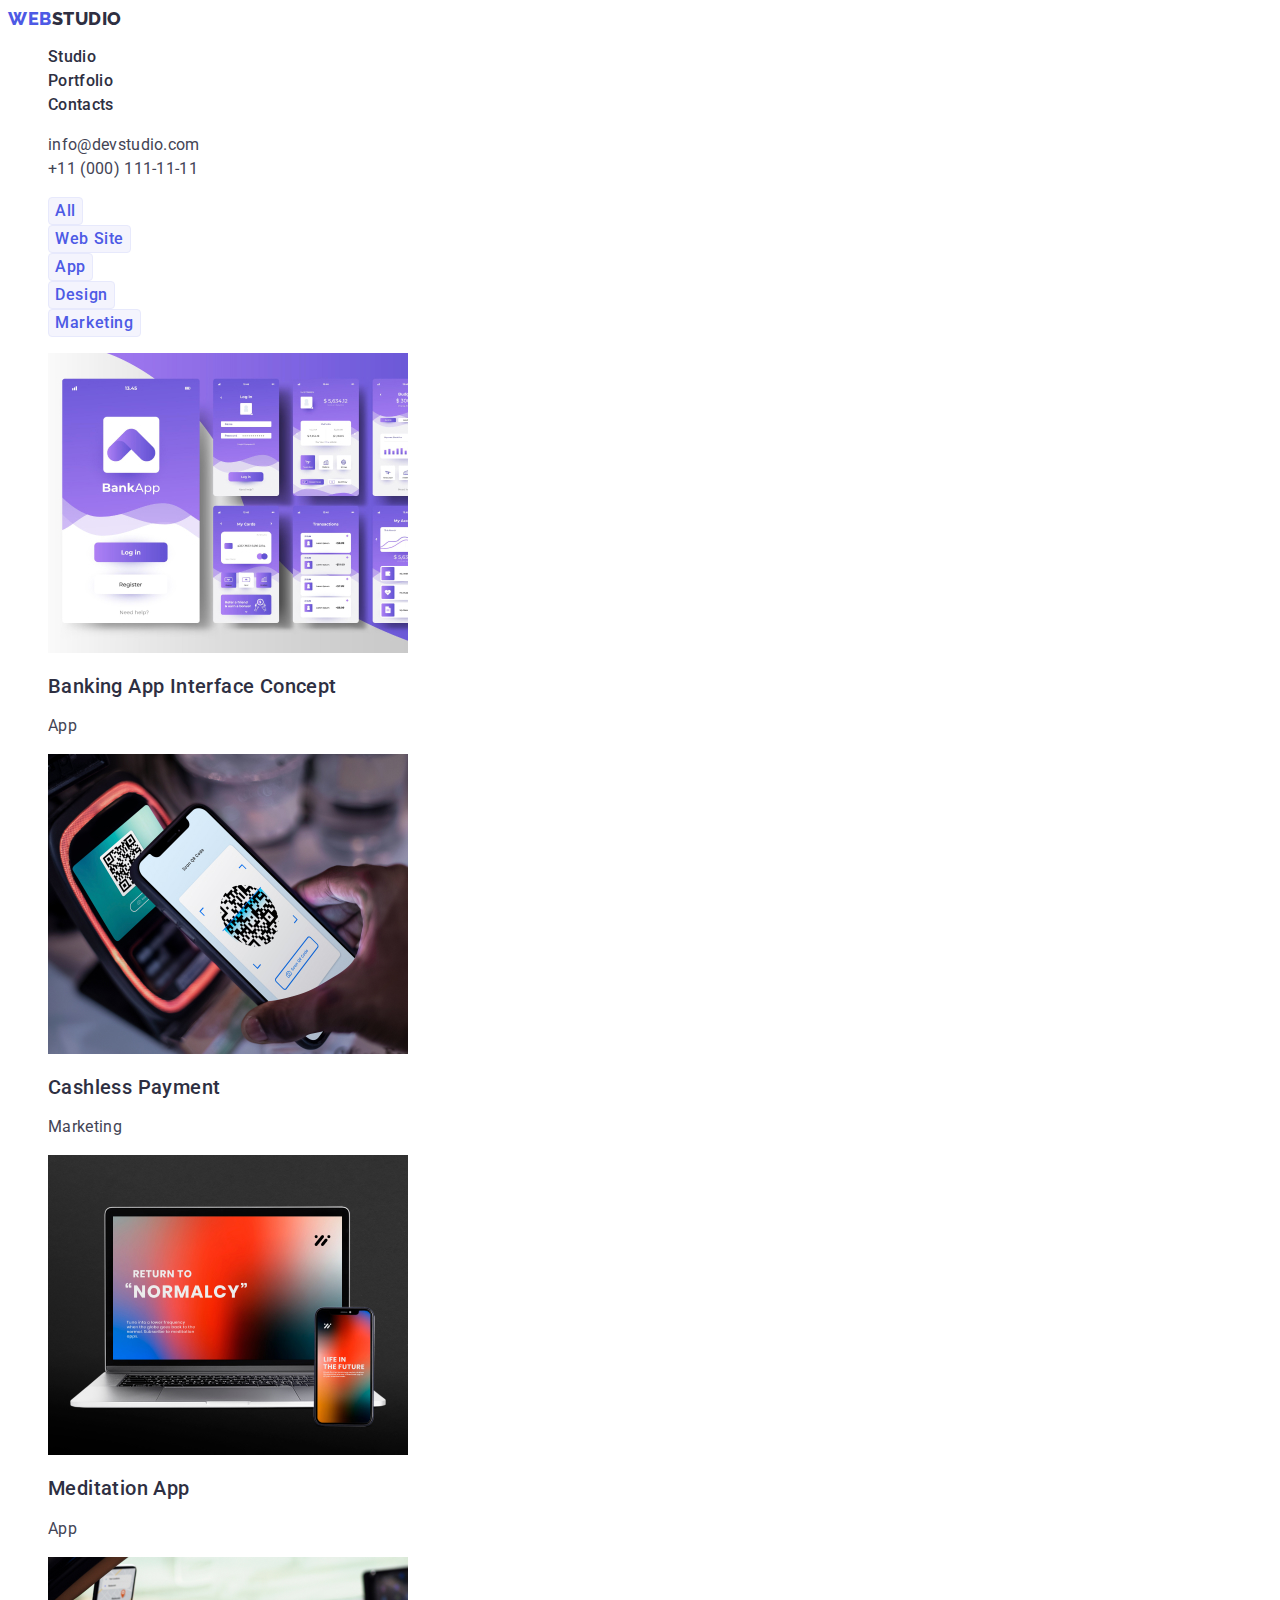
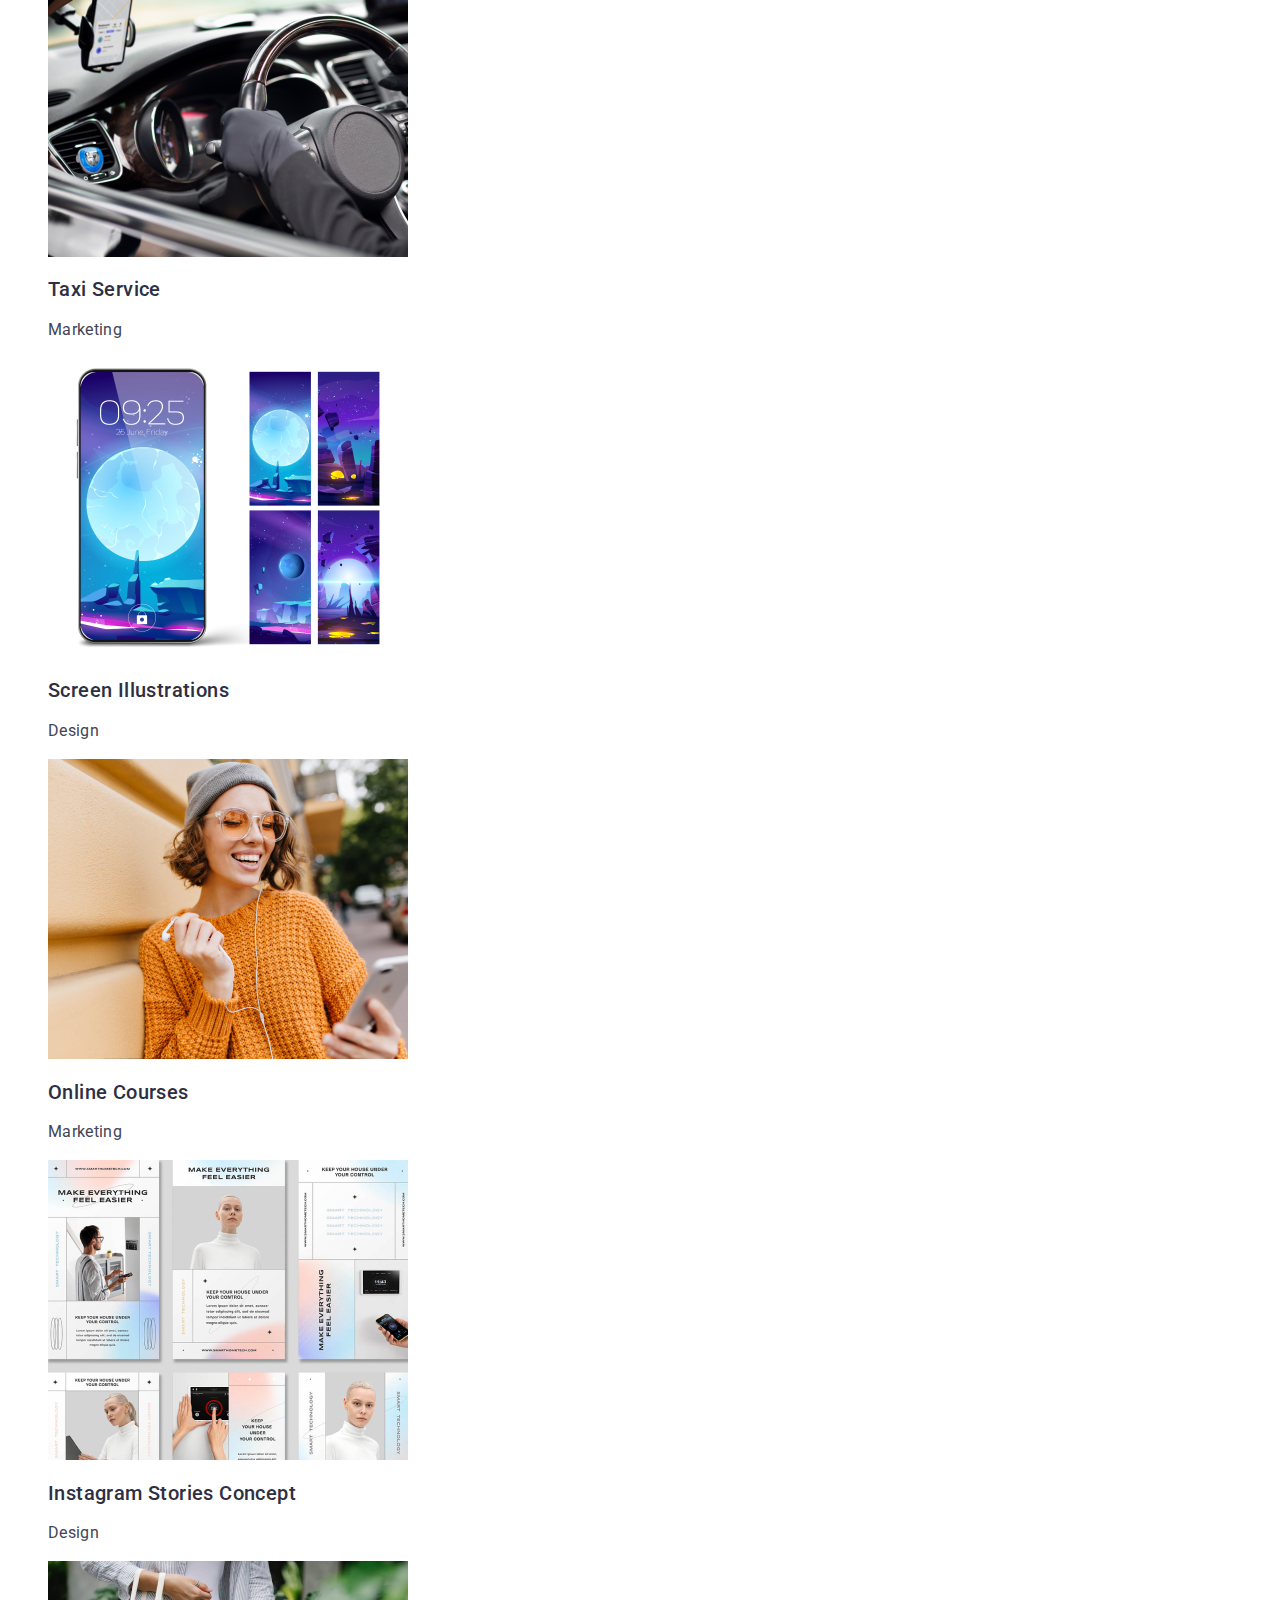
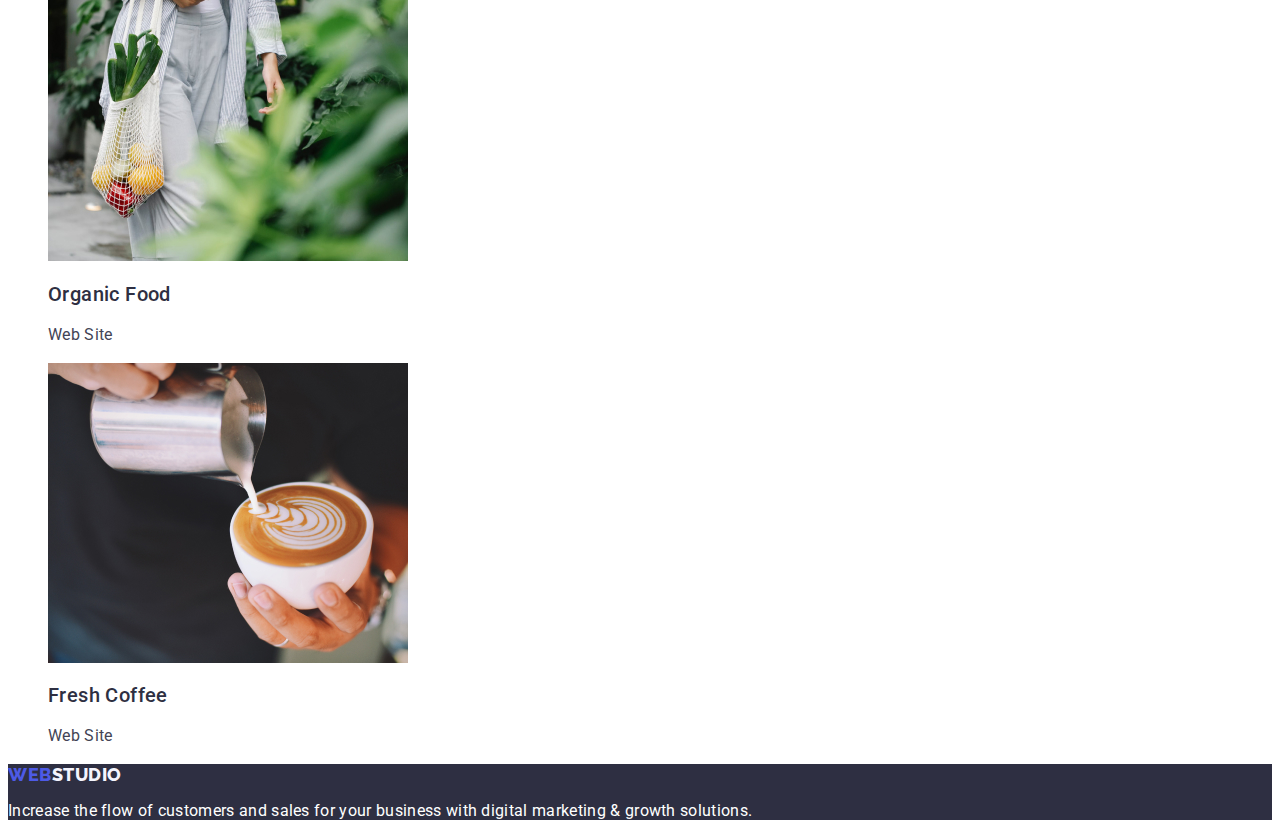
==== portfolio.html @ 4d2bdc35 "Initial commit" ====
<!DOCTYPE html>
<html lang="en">
  <head>
    <meta charset="UTF-8" />
    <meta http-equiv="X-UA-Compatible" content="IE=edge" />
    <meta name="viewport" content="width=device-width, initial-scale=1.0" />
    <link rel="stylesheet" href="./css/styles.css" />
    <link rel="preconnect" href="https://fonts.googleapis.com" />
    <link rel="preconnect" href="https://fonts.gstatic.com" crossorigin />
    <link
      href="https://fonts.googleapis.com/css2?family=Raleway:wght@800&family=Roboto:wght@400;500;700;900&display=swap"
      rel="stylesheet"
    />
    <title>Portfolio</title>
  </head>

  <body>
    <header class="header">
      <nav class="page-nav">
        <a class="logo link" href="./index.html">Web<span class="logo-header">Studio</span></a>
        <ul class="menu-list list">
          <li class="menu-item">
            <a class="menu-link link" href="./index.html">Studio</a>
          </li>
          <li class="menu-item">
            <a class="menu-link link" href="./portfolio.html">Portfolio</a>
          </li>
          <li class="menu-item"><a class="menu-link link" href="">Contacts</a></li>
        </ul>
      </nav>

      <address class="contact">
        <ul class="contact-list list">
          <li class="contact-mail">
            <a class="contack-link link" href="mailto:info@devstudio.com"
              >info@devstudio.com</a
            >
          </li>
          <li class="contact-number">
            <a class="contack-link link" href="tel:+110001111111"> +11 (000) 111-11-11</a>
          </li>
        </ul>
      </address>
    </header>

    <main>
      <section class="portfolio">
        <h1 hidden>Section Portfolio</h1>
        <ul class="filter-list list">
          <li class="filter-item">
            <button class="filter-btn button" type="button">All</button>
          </li>
          <li class="filter-item">
            <button class="filter-btn button" type="button">Web Site</button>
          </li>
          <li class="filter-item">
            <button class="filter-btn button" type="button">App</button>
          </li>
          <li class="filter-item">
            <button class="filter-btn button" type="button">Design</button>
          </li>
          <li class="filter-item">
            <button class="filter-btn button" type="button">Marketing</button>
          </li>
        </ul>

        <ul class="portfolio-list list">
          <li class="portfolio-card">
            <a class="portfolio-link link" href=""> 
            <img
              class="portfolio-img"
              src="./images/img-1.jpg"
              alt="banking app"
              width="360"
            />
            <h2 class="portfolio-heading">Banking App Interface Concept</h2>
            <p class="portfolio-text">App</p></a>
          </li>

          <li class="portfolio-card">
            <a class="portfolio-link link" href=""> 
              <img
              class="portfolio-img"
              src="./images/img-2.jpg"
              alt="cashless payment"
              width="360"
            />
            <h2 class="portfolio-heading">Cashless Payment</h2>
            <p class="portfolio-text">Marketing</p></a>
          </li>

          <li class="portfolio-card">
            <a class="portfolio-link link" href=""> 
              <img
              class="portfolio-img"
              src="./images/img-3.jpg"
              alt="meditation app"
              width="360"
            />
            <h2 class="portfolio-heading">Meditation App</h2>
            <p class="portfolio-text">App</p></a>
          </li>

          <li class="portfolio-card">
            <a class="portfolio-link link" href=""> 
              <img
              class="portfolio-img"
              src="./images/img-4.jpg"
              alt="taxi"
              width="360"
            />
            <h2 class="portfolio-heading">Taxi Service</h2>
            <p class="portfolio-text">Marketing</p></a>
          </li>

          <li class="portfolio-card">
            <a class="portfolio-link link" href=""> 
              <img
              class="portfolio-img"
              src="./images/img-5.jpg"
              alt="phone screen"
              width="360"
            />
            <h2 class="portfolio-heading">Screen Illustrations</h2>
            <p class="portfolio-text">Design</p></a>
          </li>

          <li class="portfolio-card">
            <a class="portfolio-link link" href=""> 
              <img
              class="portfolio-img"
              src="./images/img-6.jpg"
              alt="girl with phone"
              width="360"
            />
            <h2 class="portfolio-heading">Online Courses</h2>
            <p class="portfolio-text">Marketing</p></a>
          </li>

          <li class="portfolio-card">
            <a class="portfolio-link link" href=""> 
              <img
              class="portfolio-img"
              src="./images/img-7.jpg"
              alt="instagram stories"
              width="360"
            />
            <h2 class="portfolio-heading">Instagram Stories Concept</h2>
            <p class="portfolio-text">Design</p></a>
          </li>

          <li class="portfolio-card">
            <a class="portfolio-link link" href=""> 
              <img
              class="portfolio-img"
              src="./images/img-8.jpg"
              alt="healthy food"
              width="360"
            />
            <h2 class="portfolio-heading">Organic Food</h2>
            <p class="portfolio-text">Web Site</p></a>
          </li>

          <li class="portfolio-card">
            <a class="portfolio-link link" href=""> 
              <img
              class="portfolio-img"
              src="./images/img-9.jpg"
              alt="coffee"
              width="360"
            />
            <h2 class="portfolio-heading">Fresh Coffee</h2>
            <p class="portfolio-text">Web Site</p></a>
          </li>
        </ul>
      </section>
    </main>
    <footer class="footer">
      <a class="logo link" href="./index.html">Web<span class="logo-footer">Studio</span></a>
      <p class="footer-text">
        Increase the flow of customers and sales for your business with digital
        marketing & growth solutions.
      </p>
    </footer>
  </body>
</html>
---- css/styles.css ----
:root {
  --primery-font: "Roboto", sans-serif;
  --secondary-font: "Raleway", sans-serif;
  --font-color: #2E2F42;
  --white: #ffffff;
  --violet: #4d5ae5;
  --secondary-font-color: #434455;
}

.list {
  list-style: none;
}

.link {
  text-decoration: none;
}

.button {
  border: none;
}

body {
  font-family: "Roboto", sans-serif;
  color: var(--secondary-font-color);
  background-color: var(--white);
}

.logo {
  color: var(--violet);
  font-size: 18px;
  font-weight: 800;
  line-height: 1.17;
  letter-spacing: 0.03em;
  text-transform: uppercase;
  font-family: var(--secondary-font);
  
}

.logo-header {
  color:var(--font-color);
}

.logo-footer {
  color: #F4F4FD;
}

.menu-link {
  color: var(--font-color);
  font-weight: 500;
  font-size: 16px;
  line-height: 1.5;
  letter-spacing: 0.02em;
}

.menu-link:hover,
.menu-link:focus {
  color: #404bbf;
}

.contact {
  font-style: normal;
}

.contact-list {
  font-style: normal;
}

.contack-link {
  font-size: 16px;
  font-weight: 400;
  line-height: 1.5;
  letter-spacing: 0.02em;
  font-style: normal;
  color:var(--secondary-font-color);
}

.contack-link:hover,
.contack-link:focus {
  color: #404bbf;
}

.hero {
  background-color: var(--font-color);
}

.hero-title {
  font-size: 56px;
  text-align: center;
  color:var(--white);
  line-height: 1.07;
  letter-spacing: 0.02em;

}

.hero-btn {
  background-color: var(--violet);
  color: var(--white);
  font-size: 16px;
  font-weight: 500;
  line-height: 1.5;
  font-family: "Roboto", sans-serif;
  letter-spacing: 0.04em;
  cursor: pointer;
}

.hero-btn:hover,
.hero-btn:focus {
  background-color: #404BBF;
}


.info-subtitle {
  color: var(--font-color);
  font-weight: 500;
  font-size: 20px;
  line-height: 1.2;
  letter-spacing: 0.02em;
}

.info-text {
  font-size: 16px;
  font-weight: 400;
  line-height: 1.5;
  letter-spacing: 0.02em;
  color: var(--secondary-font-color);
}

.about-title {
  font-size: 36px;
  font-weight: 700;
  line-height: 1.11;
  text-align: center;
  letter-spacing: 0.02em;
  color: var(--font-color);
  text-transform: capitalize;
}

.team {
  background-color: #F4F4FD;
}

.team-title {
  font-size: 36px;
  font-weight: 700;
  line-height: 1.11;
  letter-spacing: 0.02em;
  color: var(--font-color);
  text-align: center;
  text-transform: capitalize;
}

.team-item {
  background-color: var(--white);
}

.team-name {
  font-size: 20px;
  font-weight: 500;
  line-height: 1.2;
  letter-spacing: 0.02em;
  color: var(--font-color);
}

.team-position {
  font-size: 16px;
  line-height: 1.5;
  letter-spacing: 0.02em;
  color: var(--secondary-font-color);
}

.footer {
  background-color: var(--font-color);
}

.footer-text {
font-size: 16px;
font-weight: 400;
list-style: 1.5;
letter-spacing: 0.02em;
color: var(--white);
}

.filter-btn {
  font-family: "Roboto", sans-serif;
  background-color: #F4F4FD;
  color: #4D5AE5;
  font-size: 16px;
  font-weight: 500;
  line-height: 1.5;
  letter-spacing: 0.04em;
  text-align: center;
  cursor: pointer;
  border: 1px solid #E7E9FC;
  border-radius: 4px;
}

.filter-btn:hover,
.filter-btn:focus {
  color: #FFFFFF;
  background-color: #404BBF;
  border: none;
}

.portfolio-heading {
  font-weight: 500;
  font-size: 20px;
  line-height: 1.2;
  letter-spacing: 0.02em;
  color: var(--font-color);
}

.portfolio-text {
  font-size: 16px;
  font-weight: 400;
  letter-spacing: 0.02em;
  color: var(--secondary-font-color);
  line-height: 1.5;
}
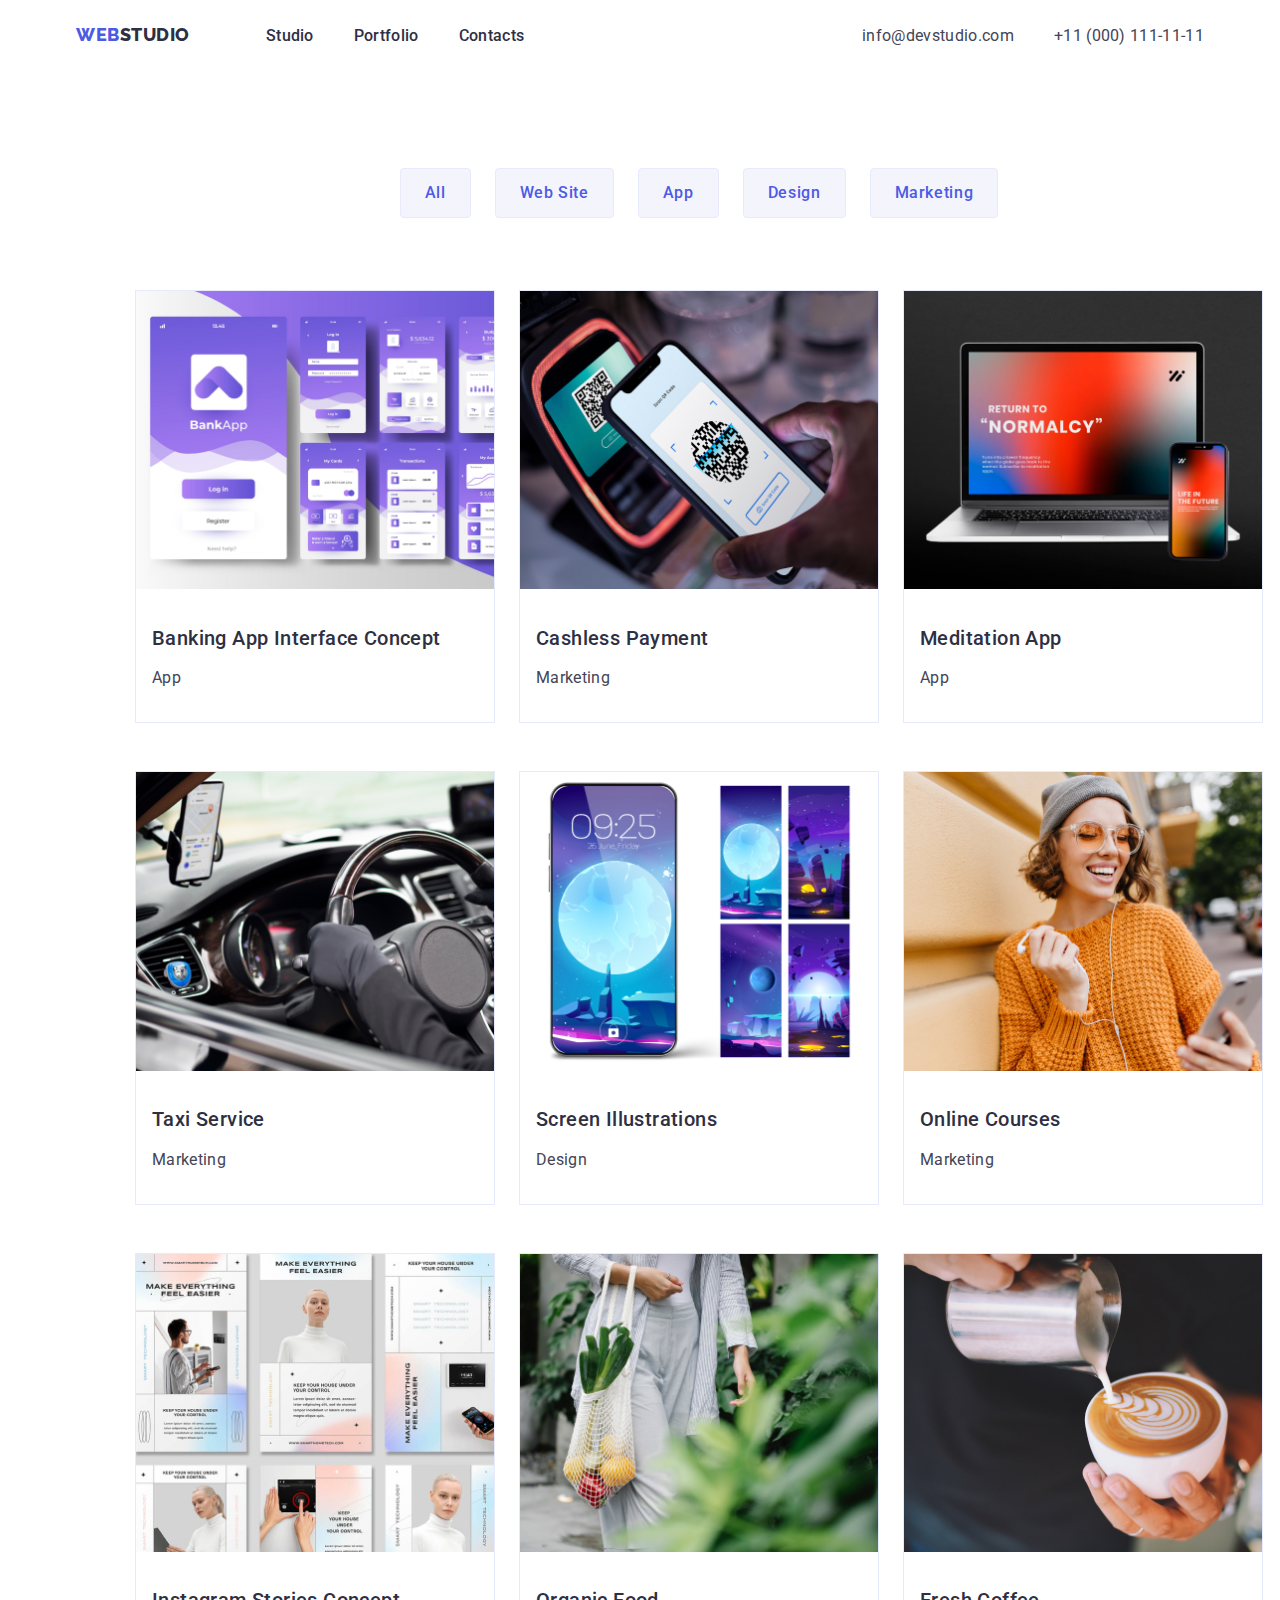
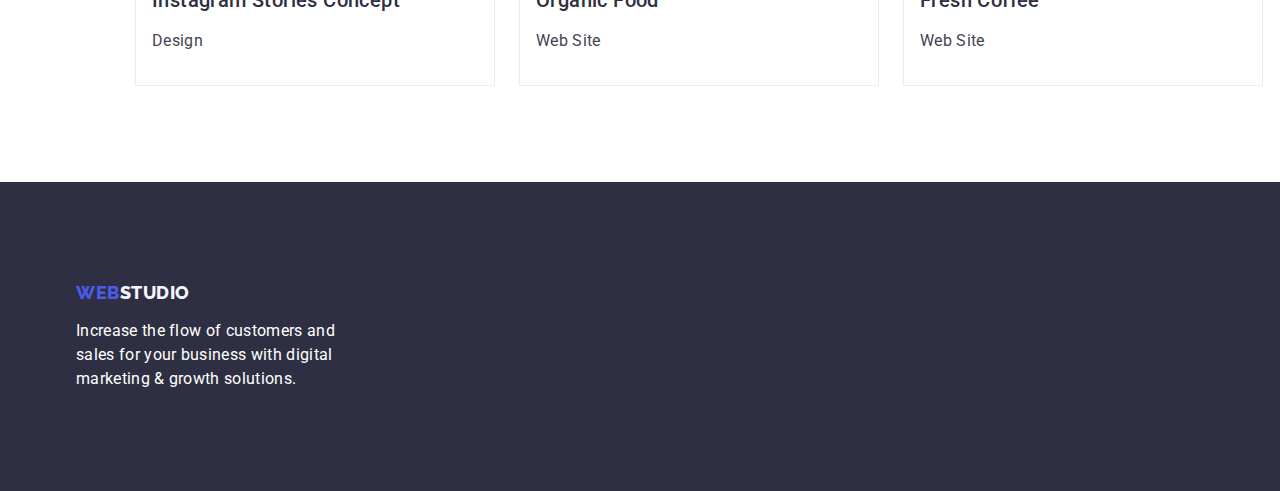
==== commit 179b4ed8: "add indent" ====
--- a/portfolio.html
+++ b/portfolio.html
@@ -4,6 +4,10 @@
     <meta charset="UTF-8" />
     <meta http-equiv="X-UA-Compatible" content="IE=edge" />
     <meta name="viewport" content="width=device-width, initial-scale=1.0" />
+    <link
+    rel="stylesheet"
+    href="https://cdnjs.cloudflare.com/ajax/libs/modern-normalize/1.0.0/modern-normalize.min.css"
+  />
     <link rel="stylesheet" href="./css/styles.css" />
     <link rel="preconnect" href="https://fonts.googleapis.com" />
     <link rel="preconnect" href="https://fonts.gstatic.com" crossorigin />
@@ -16,171 +20,199 @@
 
   <body>
     <header class="header">
-      <nav class="page-nav">
-        <a class="logo link" href="./index.html">Web<span class="logo-header">Studio</span></a>
-        <ul class="menu-list list">
-          <li class="menu-item">
-            <a class="menu-link link" href="./index.html">Studio</a>
-          </li>
-          <li class="menu-item">
-            <a class="menu-link link" href="./portfolio.html">Portfolio</a>
-          </li>
-          <li class="menu-item"><a class="menu-link link" href="">Contacts</a></li>
-        </ul>
-      </nav>
-
-      <address class="contact">
-        <ul class="contact-list list">
-          <li class="contact-mail">
-            <a class="contack-link link" href="mailto:info@devstudio.com"
-              >info@devstudio.com</a
-            >
-          </li>
-          <li class="contact-number">
-            <a class="contack-link link" href="tel:+110001111111"> +11 (000) 111-11-11</a>
-          </li>
-        </ul>
-      </address>
+      <div class="container  ">
+        <nav class="page-nav">
+          <a class="logo link" href="./index.html">Web<span class="logo-header">Studio</span></a>
+          <ul class="menu-list list">
+            <li class="menu-item">
+              <a class="menu-link link" href="./index.html">Studio</a>
+            </li>
+            <li class="menu-item">
+              <a class="menu-link link" href="./portfolio.html">Portfolio</a>
+            </li>
+            <li class="menu-item"><a class="menu-link link" href="">Contacts</a></li>
+          </ul>
+        </nav>
+        
+        <address class="contact">
+          <ul class="contact-list list">
+            <li class="contact-mail">
+              <a class="contack-link link" href="mailto:info@devstudio.com"
+                >info@devstudio.com</a
+              >
+            </li>
+            <li class="contact-number">
+              <a class="contack-link link" href="tel:+110001111111"> +11 (000) 111-11-11</a>
+            </li>
+          </ul>
+        </address>
+      </div>
     </header>
 
     <main>
       <section class="portfolio">
-        <h1 hidden>Section Portfolio</h1>
-        <ul class="filter-list list">
-          <li class="filter-item">
-            <button class="filter-btn button" type="button">All</button>
-          </li>
-          <li class="filter-item">
-            <button class="filter-btn button" type="button">Web Site</button>
-          </li>
-          <li class="filter-item">
-            <button class="filter-btn button" type="button">App</button>
-          </li>
-          <li class="filter-item">
-            <button class="filter-btn button" type="button">Design</button>
-          </li>
-          <li class="filter-item">
-            <button class="filter-btn button" type="button">Marketing</button>
-          </li>
-        </ul>
-
-        <ul class="portfolio-list list">
-          <li class="portfolio-card">
-            <a class="portfolio-link link" href=""> 
-            <img
-              class="portfolio-img"
-              src="./images/img-1.jpg"
-              alt="banking app"
-              width="360"
-            />
-            <h2 class="portfolio-heading">Banking App Interface Concept</h2>
-            <p class="portfolio-text">App</p></a>
-          </li>
-
-          <li class="portfolio-card">
-            <a class="portfolio-link link" href=""> 
+        <div class="container">
+          <h1 hidden>Section Portfolio</h1>
+          <ul class="filter-list list">
+            <li class="filter-item">
+              <button class="filter-btn button" type="button">All</button>
+            </li>
+            <li class="filter-item">
+              <button class="filter-btn button" type="button">Web Site</button>
+            </li>
+            <li class="filter-item">
+              <button class="filter-btn button" type="button">App</button>
+            </li>
+            <li class="filter-item">
+              <button class="filter-btn button" type="button">Design</button>
+            </li>
+            <li class="filter-item">
+              <button class="filter-btn button" type="button">Marketing</button>
+            </li>
+          </ul>
+          
+          <ul class="portfolio-list list">
+            <li class="portfolio-card">
+              <a class="portfolio-link link" href=""> 
               <img
-              class="portfolio-img"
-              src="./images/img-2.jpg"
-              alt="cashless payment"
-              width="360"
-            />
-            <h2 class="portfolio-heading">Cashless Payment</h2>
-            <p class="portfolio-text">Marketing</p></a>
-          </li>
-
-          <li class="portfolio-card">
-            <a class="portfolio-link link" href=""> 
-              <img
-              class="portfolio-img"
-              src="./images/img-3.jpg"
-              alt="meditation app"
-              width="360"
-            />
-            <h2 class="portfolio-heading">Meditation App</h2>
-            <p class="portfolio-text">App</p></a>
-          </li>
-
-          <li class="portfolio-card">
-            <a class="portfolio-link link" href=""> 
-              <img
-              class="portfolio-img"
-              src="./images/img-4.jpg"
-              alt="taxi"
-              width="360"
-            />
-            <h2 class="portfolio-heading">Taxi Service</h2>
-            <p class="portfolio-text">Marketing</p></a>
-          </li>
-
-          <li class="portfolio-card">
-            <a class="portfolio-link link" href=""> 
-              <img
-              class="portfolio-img"
-              src="./images/img-5.jpg"
-              alt="phone screen"
-              width="360"
-            />
-            <h2 class="portfolio-heading">Screen Illustrations</h2>
-            <p class="portfolio-text">Design</p></a>
-          </li>
-
-          <li class="portfolio-card">
-            <a class="portfolio-link link" href=""> 
-              <img
-              class="portfolio-img"
-              src="./images/img-6.jpg"
-              alt="girl with phone"
-              width="360"
-            />
-            <h2 class="portfolio-heading">Online Courses</h2>
-            <p class="portfolio-text">Marketing</p></a>
-          </li>
-
-          <li class="portfolio-card">
-            <a class="portfolio-link link" href=""> 
-              <img
-              class="portfolio-img"
-              src="./images/img-7.jpg"
-              alt="instagram stories"
-              width="360"
-            />
-            <h2 class="portfolio-heading">Instagram Stories Concept</h2>
-            <p class="portfolio-text">Design</p></a>
-          </li>
-
-          <li class="portfolio-card">
-            <a class="portfolio-link link" href=""> 
-              <img
-              class="portfolio-img"
-              src="./images/img-8.jpg"
-              alt="healthy food"
-              width="360"
-            />
-            <h2 class="portfolio-heading">Organic Food</h2>
-            <p class="portfolio-text">Web Site</p></a>
-          </li>
-
-          <li class="portfolio-card">
-            <a class="portfolio-link link" href=""> 
-              <img
-              class="portfolio-img"
-              src="./images/img-9.jpg"
-              alt="coffee"
-              width="360"
-            />
-            <h2 class="portfolio-heading">Fresh Coffee</h2>
-            <p class="portfolio-text">Web Site</p></a>
-          </li>
-        </ul>
+                class="portfolio-img"
+                src="./images/img-1.jpg"
+                alt="banking app"
+                width="360"
+              />
+              <div class="portfolio-text-wrap"> 
+                <h2 class="portfolio-heading">Banking App Interface Concept</h2>
+                <p class="portfolio-text">App</p></a>
+              </div>
+            </li>
+          
+            <li class="portfolio-card">
+              <a class="portfolio-link link" href=""> 
+                <img
+                class="portfolio-img"
+                src="./images/img-2.jpg"
+                alt="cashless payment"
+                width="360"
+              />
+              <div class="portfolio-text-wrap">
+                <h2 class="portfolio-heading">Cashless Payment</h2>
+                <p class="portfolio-text">Marketing</p></a>
+              </div>
+            </li>
+          
+            <li class="portfolio-card">
+              <a class="portfolio-link link" href=""> 
+                <img
+                class="portfolio-img"
+                src="./images/img-3.jpg"
+                alt="meditation app"
+                width="360"
+              />
+              <div class="portfolio-text-wrap">
+                <h2 class="portfolio-heading">Meditation App</h2>
+                <p class="portfolio-text">App</p></a>
+              </div>
+            </li>
+          
+            <li class="portfolio-card">
+              <a class="portfolio-link link" href=""> 
+                <img
+                class="portfolio-img"
+                src="./images/img-4.jpg"
+                alt="taxi"
+                width="360"
+              />
+              <div class="portfolio-text-wrap">
+                <h2 class="portfolio-heading">Taxi Service</h2>
+                <p class="portfolio-text">Marketing</p></a>
+              </div>
+            </li>
+          
+            <li class="portfolio-card">
+              <a class="portfolio-link link" href=""> 
+                <img
+                class="portfolio-img"
+                src="./images/img-5.jpg"
+                alt="phone screen"
+                width="360"
+              />
+              <div class="portfolio-text-wrap">
+                <h2 class="portfolio-heading">Screen Illustrations</h2>
+                <p class="portfolio-text">Design</p></a>
+              </div>
+            </li>
+          
+            <li class="portfolio-card">
+              <a class="portfolio-link link" href=""> 
+                <img
+                class="portfolio-img"
+                src="./images/img-6.jpg"
+                alt="girl with phone"
+                width="360"
+              />
+              <div class="portfolio-text-wrap">
+                <h2 class="portfolio-heading">Online Courses</h2>
+                <p class="portfolio-text">Marketing</p></a>
+              </div>
+            </li>
+          
+            <li class="portfolio-card">
+              <a class="portfolio-link link" href=""> 
+                <img
+                class="portfolio-img"
+                src="./images/img-7.jpg"
+                alt="instagram stories"
+                width="360"
+              />
+              <div class="portfolio-text-wrap">
+                <h2 class="portfolio-heading">Instagram Stories Concept</h2>
+                <p class="portfolio-text">Design</p></a>
+              </div>
+            </li>
+          
+            <li class="portfolio-card">
+              <a class="portfolio-link link" href=""> 
+                <img
+                class="portfolio-img"
+                src="./images/img-8.jpg"
+                alt="healthy food"
+                width="360"
+              />
+              <div class="portfolio-text-wrap">
+                <h2 class="portfolio-heading">Organic Food</h2>
+                <p class="portfolio-text">Web Site</p></a>
+              </div>
+            </li>
+          
+            <li class="portfolio-card">
+              <a class="portfolio-link link" href=""> 
+                <img
+                class="portfolio-img"
+                src="./images/img-9.jpg"
+                alt="coffee"
+                width="360"
+              />
+              <div class="portfolio-text-wrap">
+                <h2 class="portfolio-heading">Fresh Coffee</h2>
+                <p class="portfolio-text">Web Site</p></a>
+              </div>
+            </li>
+          </ul>
+        </div>
       </section>
     </main>
+
     <footer class="footer">
-      <a class="logo link" href="./index.html">Web<span class="logo-footer">Studio</span></a>
-      <p class="footer-text">
-        Increase the flow of customers and sales for your business with digital
-        marketing & growth solutions.
-      </p>
+      <div class="container">
+
+        <div class="footer-text-wrap">
+          <a class="logo link" href="./index.html">Web<span class="logo-footer">Studio</span></a>
+          <p class="footer-text">
+            Increase the flow of customers and sales for your business with digital
+            marketing & growth solutions.
+          </p>
+        </div>
+      </div>
     </footer>
   </body>
 </html>
--- a/css/styles.css
+++ b/css/styles.css
@@ -2,31 +2,67 @@
   --primery-font: "Roboto", sans-serif;
   --secondary-font: "Raleway", sans-serif;
   --font-color: #2E2F42;
-  --white: #ffffff;
-  --violet: #4d5ae5;
+  --white-color: #ffffff;
+  --dark-white-color:#F4F4FD;
+  --violet-color: #4d5ae5;
+  --dark-violet-color: #404bbf;
   --secondary-font-color: #434455;
 }
 
-.list {
-  list-style: none;
-}
-
-.link {
-  text-decoration: none;
-}
-
-.button {
-  border: none;
+h1, h1, h3, p {
+  margin: 0;
+}
+
+ul {
+  margin: 0;
+  padding: 0;
 }
 
 body {
   font-family: "Roboto", sans-serif;
   color: var(--secondary-font-color);
-  background-color: var(--white);
+  background-color: var(--white-color);
+}
+
+.container {
+  width: 1158px;
+  margin: 0 auto;
+  padding-right: 15px;
+  padding-left: 15px;
+}
+
+.list {
+  list-style: none;
+}
+
+.link {
+  text-decoration: none;
+}
+
+.button {
+  border: none;
+}
+
+.section {
+  padding: 120px 0;
+}
+
+.header {
+  padding: 24px 0;
+}
+
+.header > .container {
+  display: flex;
+  align-items: center;
+}
+
+.page-nav {
+  display: flex;
 }
 
 .logo {
-  color: var(--violet);
+  margin-right: 76px;
+  color: var(--violet-color);
   font-size: 18px;
   font-weight: 800;
   line-height: 1.17;
@@ -41,7 +77,7 @@
 }
 
 .logo-footer {
-  color: #F4F4FD;
+  color: var(--dark-white-color);
 }
 
 .menu-link {
@@ -50,66 +86,95 @@
   font-size: 16px;
   line-height: 1.5;
   letter-spacing: 0.02em;
+}
+
+.menu-list {
+  display: flex;
+  gap: 40px;
 }
 
 .menu-link:hover,
 .menu-link:focus {
-  color: #404bbf;
-}
+  color: var(--dark-violet-color);
+}
+
 
 .contact {
   font-style: normal;
+  margin-left: auto;
 }
 
 .contact-list {
   font-style: normal;
+  display: flex;
+}
+
+.contact-mail {
+  margin-right: 40px;
 }
 
 .contack-link {
   font-size: 16px;
-  font-weight: 400;
-  line-height: 1.5;
-  letter-spacing: 0.02em;
-  font-style: normal;
+  line-height: 1.5;
+  letter-spacing: 0.02em;
   color:var(--secondary-font-color);
 }
 
 .contack-link:hover,
 .contack-link:focus {
-  color: #404bbf;
+  color: var(--dark-violet-color);
 }
 
 .hero {
+  padding: 188px 0;
   background-color: var(--font-color);
 }
 
+.hero > .container {
+  display: flex;
+  flex-direction: column;
+  align-items: center;
+}
+
 .hero-title {
+  max-width: 496px;
+  margin-bottom: 48px;
+  color:var(--white-color);
   font-size: 56px;
-  text-align: center;
-  color:var(--white);
   line-height: 1.07;
   letter-spacing: 0.02em;
-
 }
 
 .hero-btn {
-  background-color: var(--violet);
-  color: var(--white);
-  font-size: 16px;
-  font-weight: 500;
-  line-height: 1.5;
-  font-family: "Roboto", sans-serif;
+  padding: 16px 32px;
+  background-color: var(--violet-color);
+  color: var(--white-color);
+  font-size: 16px;
+  font-weight: 500;
+  line-height: 1.5;
   letter-spacing: 0.04em;
   cursor: pointer;
 }
 
 .hero-btn:hover,
 .hero-btn:focus {
-  background-color: #404BBF;
-}
-
-
-.info-subtitle {
+  background-color: var(--dark-violet-color);
+}
+
+.info {
+padding-top: 120px;
+}
+
+.info-list {
+  display: flex;
+  gap: 24px;
+}
+
+.info-item {
+  max-width: 264px;
+}
+
+.info-item-title {
   color: var(--font-color);
   font-weight: 500;
   font-size: 20px;
@@ -117,9 +182,9 @@
   letter-spacing: 0.02em;
 }
 
-.info-text {
-  font-size: 16px;
-  font-weight: 400;
+.info-item-text {
+  margin-top: 8px;
+  font-size: 16px;
   line-height: 1.5;
   letter-spacing: 0.02em;
   color: var(--secondary-font-color);
@@ -135,8 +200,14 @@
   text-transform: capitalize;
 }
 
+.about-list {
+  margin-top: 72px;
+  display: flex;
+  gap: 24px;
+}
+
 .team {
-  background-color: #F4F4FD;
+  background-color: var(--dark-white-color);
 }
 
 .team-title {
@@ -149,8 +220,22 @@
   text-transform: capitalize;
 }
 
+.team-list {
+  margin-top: 72px;
+  display: flex;
+  gap: 24px;
+}
+
 .team-item {
-  background-color: var(--white);
+  width: calc((100% - 72px) / 4);
+  background-color: var(--white-color);
+  box-shadow: 0px 1px 6px rgba(46, 47, 66, 0.08), 0px 1px 1px rgba(46, 47, 66, 0.16), 0px 2px 1px rgba(46, 47, 66, 0.08);
+  border-radius: 4px;
+}
+
+
+.team-text-wpar {
+margin: 32px 16px;
 }
 
 .team-name {
@@ -158,32 +243,55 @@
   font-weight: 500;
   line-height: 1.2;
   letter-spacing: 0.02em;
+  text-align: center;
   color: var(--font-color);
 }
 
 .team-position {
-  font-size: 16px;
-  line-height: 1.5;
-  letter-spacing: 0.02em;
+  margin-top: 8px;
+  font-size: 16px;
+  line-height: 1.5;
+  letter-spacing: 0.02em;
+  text-align: center;
   color: var(--secondary-font-color);
 }
 
 .footer {
+  padding: 100px 0;
   background-color: var(--font-color);
 }
 
+.footer-text-wrap {
+  max-width: 264px;
+}
+
 .footer-text {
+margin-top: 16px;
 font-size: 16px;
-font-weight: 400;
-list-style: 1.5;
+line-height: 1.5;
 letter-spacing: 0.02em;
-color: var(--white);
+color: var(--white-color);
+}
+
+.portfolio {
+  padding: 96px 120px;
+}
+
+.portfolio-list {
+  margin-top: 72px;
+}
+
+.filter-list {
+  display: flex;
+  justify-content: center;
+  gap: 24px;
 }
 
 .filter-btn {
+  padding: 12px 24px;
   font-family: "Roboto", sans-serif;
-  background-color: #F4F4FD;
-  color: #4D5AE5;
+  background-color: var(--dark-white-color);
+  color: var(--violet-color);
   font-size: 16px;
   font-weight: 500;
   line-height: 1.5;
@@ -196,9 +304,29 @@
 
 .filter-btn:hover,
 .filter-btn:focus {
-  color: #FFFFFF;
-  background-color: #404BBF;
+  color: var(--white-color);
+  background-color: var(--dark-violet-color);
   border: none;
+}
+
+.portfolio-list {
+display: flex;
+flex-wrap: wrap;
+gap: 48px 24px;
+}
+
+.portfolio-card {
+  width: calc((100% - 48px) / 3);
+  border: 1px solid #E7E9FC;
+}
+
+.portfolio-img {
+  width: 100%;
+}
+
+.portfolio-text-wrap {
+  margin: 32px 0;
+  padding-left: 16px;
 }
 
 .portfolio-heading {
@@ -210,9 +338,9 @@
 }
 
 .portfolio-text {
-  font-size: 16px;
-  font-weight: 400;
+  margin-top: 8px;
+  font-size: 16px;
   letter-spacing: 0.02em;
   color: var(--secondary-font-color);
   line-height: 1.5;
-}+}
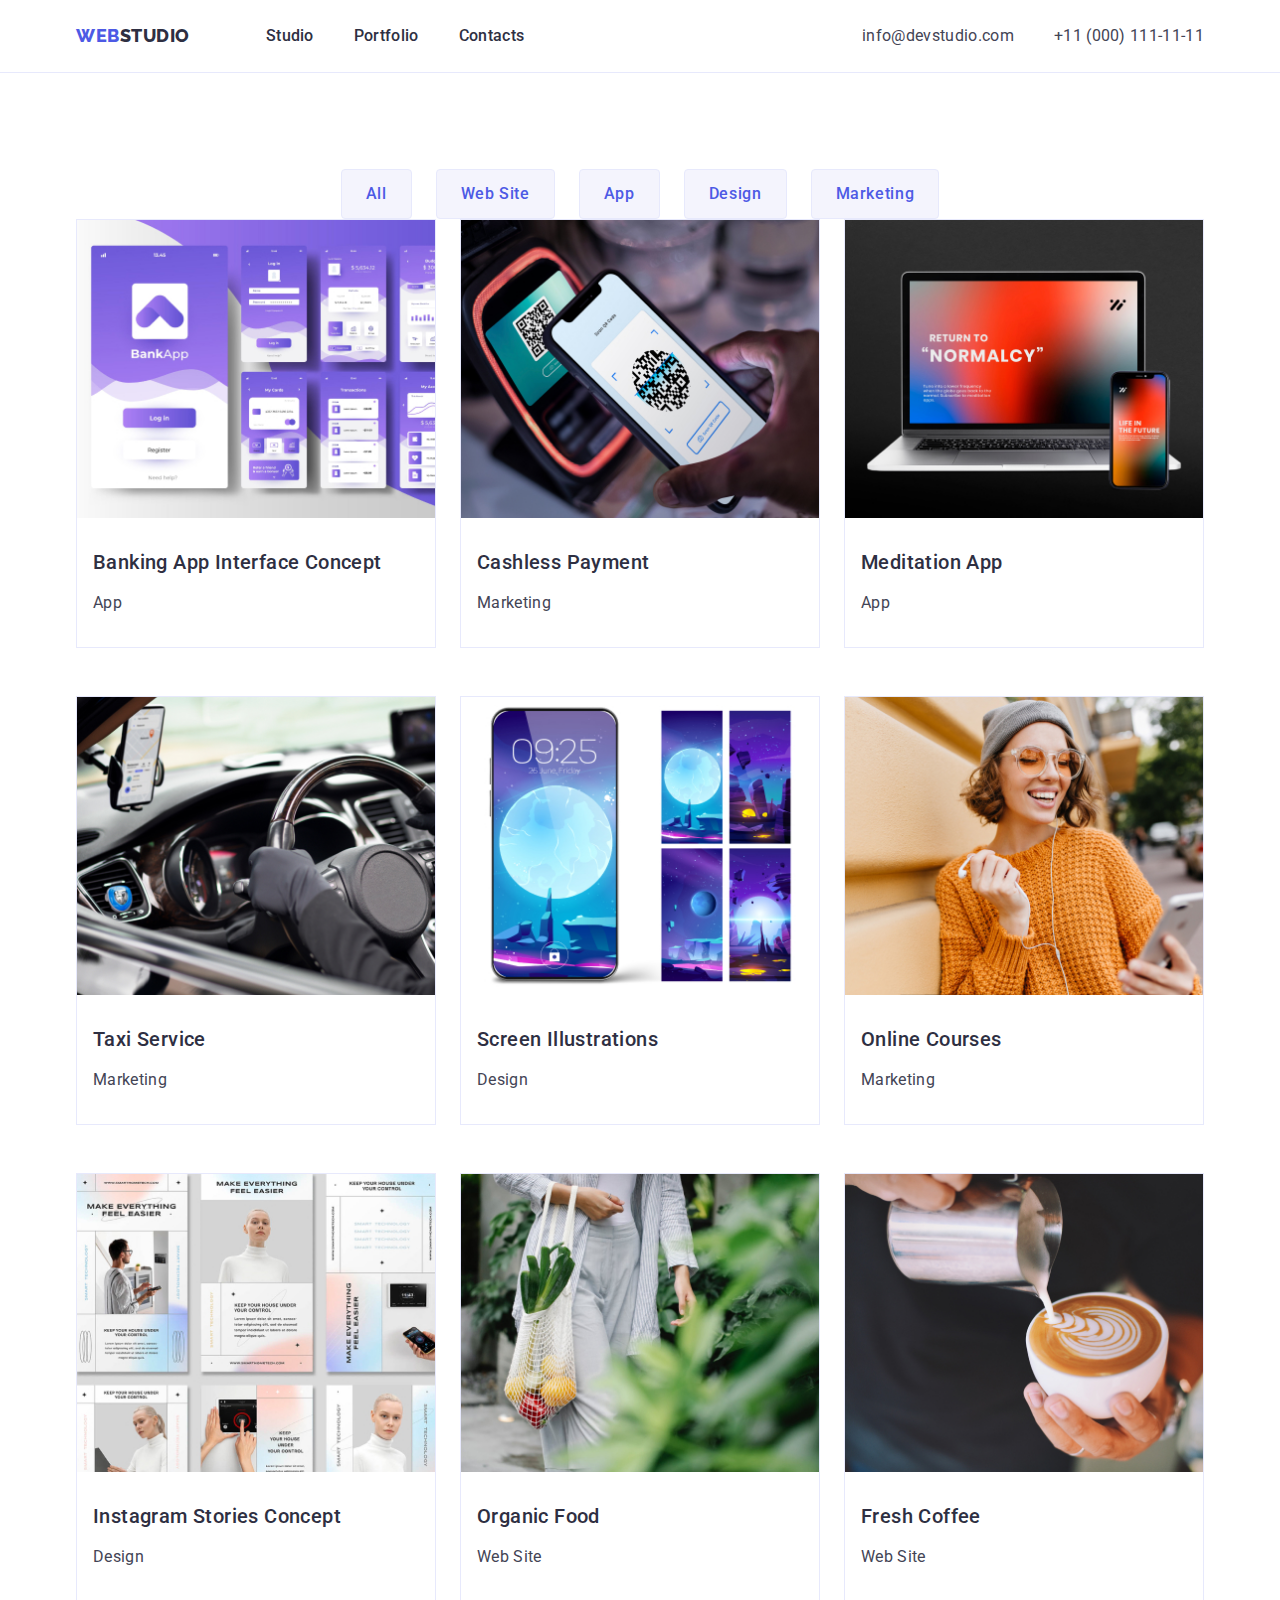
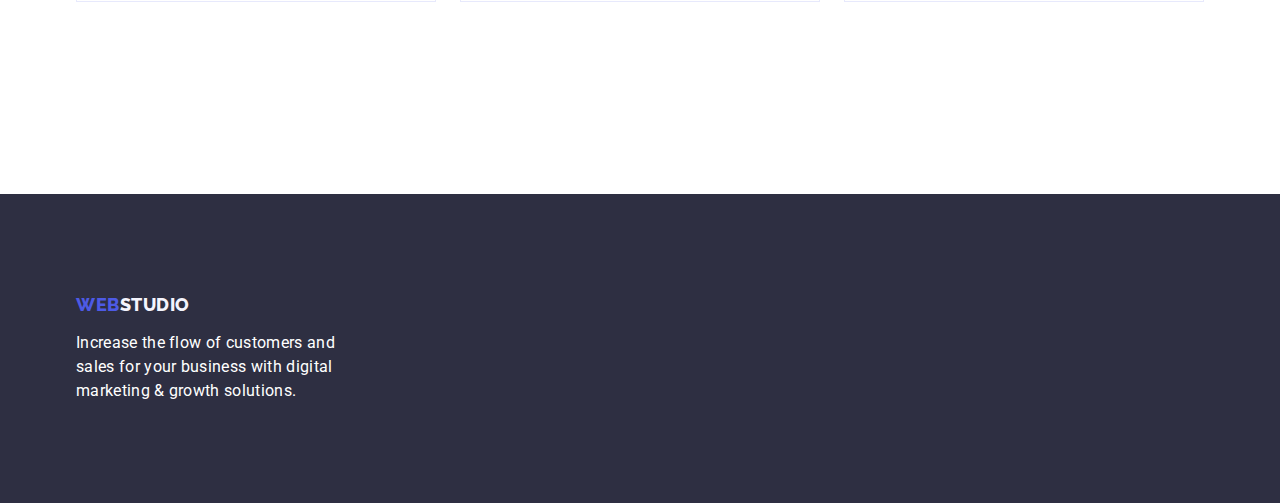
==== commit 3361ef7b: "add changes" ====
--- a/portfolio.html
+++ b/portfolio.html
@@ -20,7 +20,7 @@
 
   <body>
     <header class="header">
-      <div class="container  ">
+      <div class="container">
         <nav class="page-nav">
           <a class="logo link" href="./index.html">Web<span class="logo-header">Studio</span></a>
           <ul class="menu-list list">
@@ -82,7 +82,8 @@
               />
               <div class="portfolio-text-wrap"> 
                 <h2 class="portfolio-heading">Banking App Interface Concept</h2>
-                <p class="portfolio-text">App</p></a>
+                <p class="portfolio-text">App</p>
+              </a>
               </div>
             </li>
           
@@ -96,7 +97,8 @@
               />
               <div class="portfolio-text-wrap">
                 <h2 class="portfolio-heading">Cashless Payment</h2>
-                <p class="portfolio-text">Marketing</p></a>
+                <p class="portfolio-text">Marketing</p>
+              </a>
               </div>
             </li>
           
@@ -110,7 +112,8 @@
               />
               <div class="portfolio-text-wrap">
                 <h2 class="portfolio-heading">Meditation App</h2>
-                <p class="portfolio-text">App</p></a>
+                <p class="portfolio-text">App</p>
+              </a>
               </div>
             </li>
           
@@ -124,7 +127,8 @@
               />
               <div class="portfolio-text-wrap">
                 <h2 class="portfolio-heading">Taxi Service</h2>
-                <p class="portfolio-text">Marketing</p></a>
+                <p class="portfolio-text">Marketing</p>
+              </a>
               </div>
             </li>
           
@@ -138,7 +142,8 @@
               />
               <div class="portfolio-text-wrap">
                 <h2 class="portfolio-heading">Screen Illustrations</h2>
-                <p class="portfolio-text">Design</p></a>
+                <p class="portfolio-text">Design</p>
+              </a>
               </div>
             </li>
           
@@ -152,7 +157,8 @@
               />
               <div class="portfolio-text-wrap">
                 <h2 class="portfolio-heading">Online Courses</h2>
-                <p class="portfolio-text">Marketing</p></a>
+                <p class="portfolio-text">Marketing</p>
+              </a>
               </div>
             </li>
           
@@ -166,7 +172,8 @@
               />
               <div class="portfolio-text-wrap">
                 <h2 class="portfolio-heading">Instagram Stories Concept</h2>
-                <p class="portfolio-text">Design</p></a>
+                <p class="portfolio-text">Design</p>
+              </a>
               </div>
             </li>
           
@@ -180,7 +187,8 @@
               />
               <div class="portfolio-text-wrap">
                 <h2 class="portfolio-heading">Organic Food</h2>
-                <p class="portfolio-text">Web Site</p></a>
+                <p class="portfolio-text">Web Site</p>
+              </a>
               </div>
             </li>
           
@@ -194,7 +202,8 @@
               />
               <div class="portfolio-text-wrap">
                 <h2 class="portfolio-heading">Fresh Coffee</h2>
-                <p class="portfolio-text">Web Site</p></a>
+                <p class="portfolio-text">Web Site</p>
+              </a>
               </div>
             </li>
           </ul>
--- a/css/styles.css
+++ b/css/styles.css
@@ -7,6 +7,7 @@
   --violet-color: #4d5ae5;
   --dark-violet-color: #404bbf;
   --secondary-font-color: #434455;
+  --border-color: #e7e9fc;
 }
 
 h1, h1, h3, p {
@@ -16,6 +17,10 @@
 ul {
   margin: 0;
   padding: 0;
+}
+
+img {
+  display: block;
 }
 
 body {
@@ -49,6 +54,7 @@
 
 .header {
   padding: 24px 0;
+  border-bottom: 1px solid var(--border-color); 
 }
 
 .header > .container {
@@ -58,6 +64,7 @@
 
 .page-nav {
   display: flex;
+  align-items: center; 
 }
 
 .logo {
@@ -81,6 +88,7 @@
 }
 
 .menu-link {
+  padding: 24px 0;
   color: var(--font-color);
   font-weight: 500;
   font-size: 16px;
@@ -146,6 +154,7 @@
 }
 
 .hero-btn {
+  min-width: 169px;
   padding: 16px 32px;
   background-color: var(--violet-color);
   color: var(--white-color);
@@ -154,6 +163,7 @@
   line-height: 1.5;
   letter-spacing: 0.04em;
   cursor: pointer;
+  border-radius: 4px;
 }
 
 .hero-btn:hover,
@@ -162,7 +172,7 @@
 }
 
 .info {
-padding-top: 120px;
+padding: 120px 0; 
 }
 
 .info-list {
@@ -175,6 +185,7 @@
 }
 
 .info-item-title {
+  margin-bottom: 8px;
   color: var(--font-color);
   font-weight: 500;
   font-size: 20px;
@@ -183,7 +194,6 @@
 }
 
 .info-item-text {
-  margin-top: 8px;
   font-size: 16px;
   line-height: 1.5;
   letter-spacing: 0.02em;
@@ -191,6 +201,7 @@
 }
 
 .about-title {
+  margin-bottom: 72px;
   font-size: 36px;
   font-weight: 700;
   line-height: 1.11;
@@ -201,7 +212,6 @@
 }
 
 .about-list {
-  margin-top: 72px;
   display: flex;
   gap: 24px;
 }
@@ -211,6 +221,7 @@
 }
 
 .team-title {
+  margin-bottom: 72px;
   font-size: 36px;
   font-weight: 700;
   line-height: 1.11;
@@ -221,7 +232,6 @@
 }
 
 .team-list {
-  margin-top: 72px;
   display: flex;
   gap: 24px;
 }
@@ -230,15 +240,16 @@
   width: calc((100% - 72px) / 4);
   background-color: var(--white-color);
   box-shadow: 0px 1px 6px rgba(46, 47, 66, 0.08), 0px 1px 1px rgba(46, 47, 66, 0.16), 0px 2px 1px rgba(46, 47, 66, 0.08);
-  border-radius: 4px;
+  border-radius: 0px 0px 4px 4px; 
 }
 
 
 .team-text-wpar {
-margin: 32px 16px;
+padding: 32px 16px; 
 }
 
 .team-name {
+  margin-bottom: 8px;
   font-size: 20px;
   font-weight: 500;
   line-height: 1.2;
@@ -248,7 +259,6 @@
 }
 
 .team-position {
-  margin-top: 8px;
   font-size: 16px;
   line-height: 1.5;
   letter-spacing: 0.02em;
@@ -261,11 +271,13 @@
   background-color: var(--font-color);
 }
 
-.footer-text-wrap {
-  max-width: 264px;
+.footer-link {
+  display: inline-block;
+  margin-bottom: 16px;
 }
 
 .footer-text {
+max-width: 264px;
 margin-top: 16px;
 font-size: 16px;
 line-height: 1.5;
@@ -274,11 +286,11 @@
 }
 
 .portfolio {
-  padding: 96px 120px;
+  padding: 96px 0 120px; 
 }
 
 .portfolio-list {
-  margin-top: 72px;
+  margin-bottom: 72px;
 }
 
 .filter-list {
@@ -298,7 +310,7 @@
   letter-spacing: 0.04em;
   text-align: center;
   cursor: pointer;
-  border: 1px solid #E7E9FC;
+  border: 1px solid var(--border-color); 
   border-radius: 4px;
 }
 
@@ -306,7 +318,7 @@
 .filter-btn:focus {
   color: var(--white-color);
   background-color: var(--dark-violet-color);
-  border: none;
+  border: 1px solid transparent;
 }
 
 .portfolio-list {
@@ -317,7 +329,7 @@
 
 .portfolio-card {
   width: calc((100% - 48px) / 3);
-  border: 1px solid #E7E9FC;
+  border: 1px solid var(--border-color);
 }
 
 .portfolio-img {
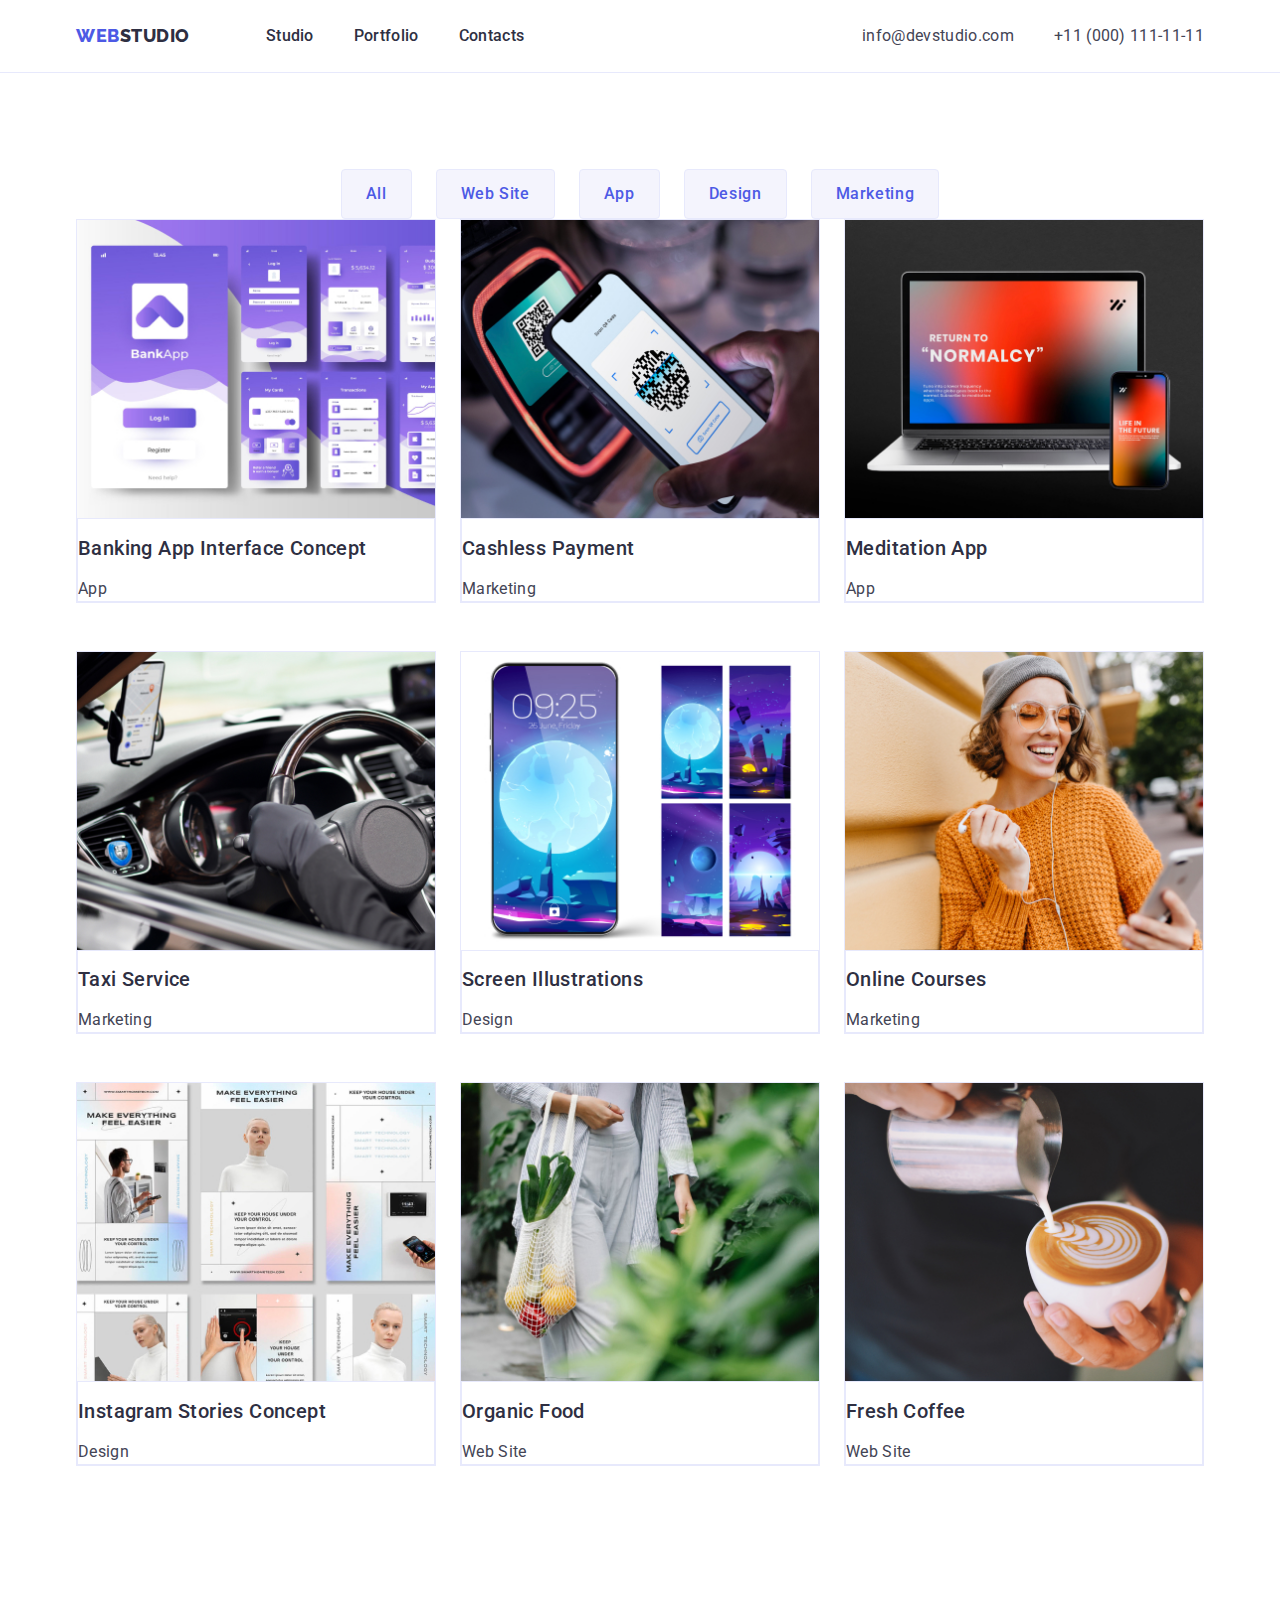
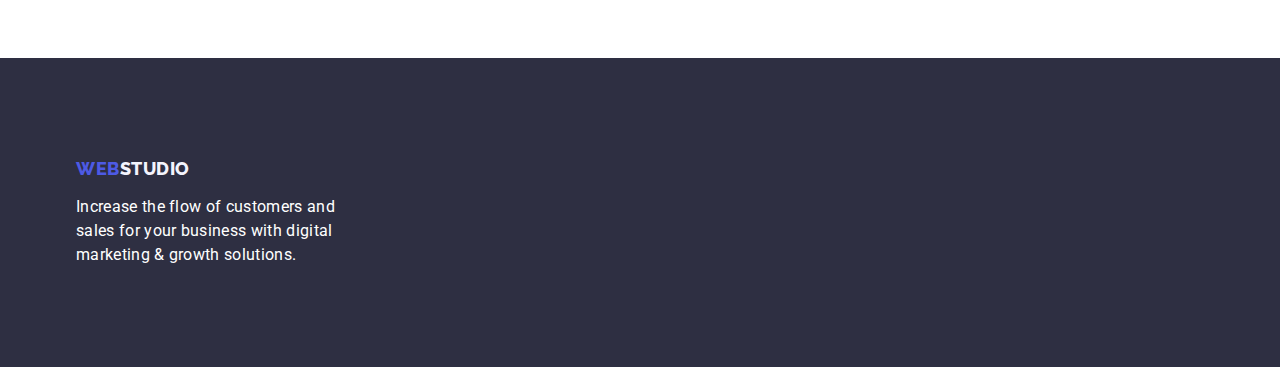
==== commit db835900: "add" ====
--- a/portfolio.html
+++ b/portfolio.html
@@ -73,17 +73,17 @@
           
           <ul class="portfolio-list list">
             <li class="portfolio-card">
-              <a class="portfolio-link link" href=""> 
-              <img
-                class="portfolio-img"
-                src="./images/img-1.jpg"
-                alt="banking app"
-                width="360"
-              />
-              <div class="portfolio-text-wrap"> 
-                <h2 class="portfolio-heading">Banking App Interface Concept</h2>
-                <p class="portfolio-text">App</p>
-              </a>
+                <a class="portfolio-link link" href=""> 
+                <img
+                  class="portfolio-img"
+                  src="./images/img-1.jpg"
+                  alt="banking app"
+                  width="360"
+                />
+                <div class="portfolio-text-wrap"> 
+                  <h2 class="portfolio-heading">Banking App Interface Concept</h2>
+                  <p class="portfolio-text">App</p>
+                </a>
               </div>
             </li>
           
--- a/css/styles.css
+++ b/css/styles.css
@@ -327,6 +327,10 @@
 gap: 48px 24px;
 }
 
+.card-container {
+
+}
+
 .portfolio-card {
   width: calc((100% - 48px) / 3);
   border: 1px solid var(--border-color);
@@ -337,8 +341,9 @@
 }
 
 .portfolio-text-wrap {
-  margin: 32px 0;
-  padding-left: 16px;
+  border-top: none;
+  border: 1px solid var(--border-color);
+  padding-left: 32px 16px;
 }
 
 .portfolio-heading {
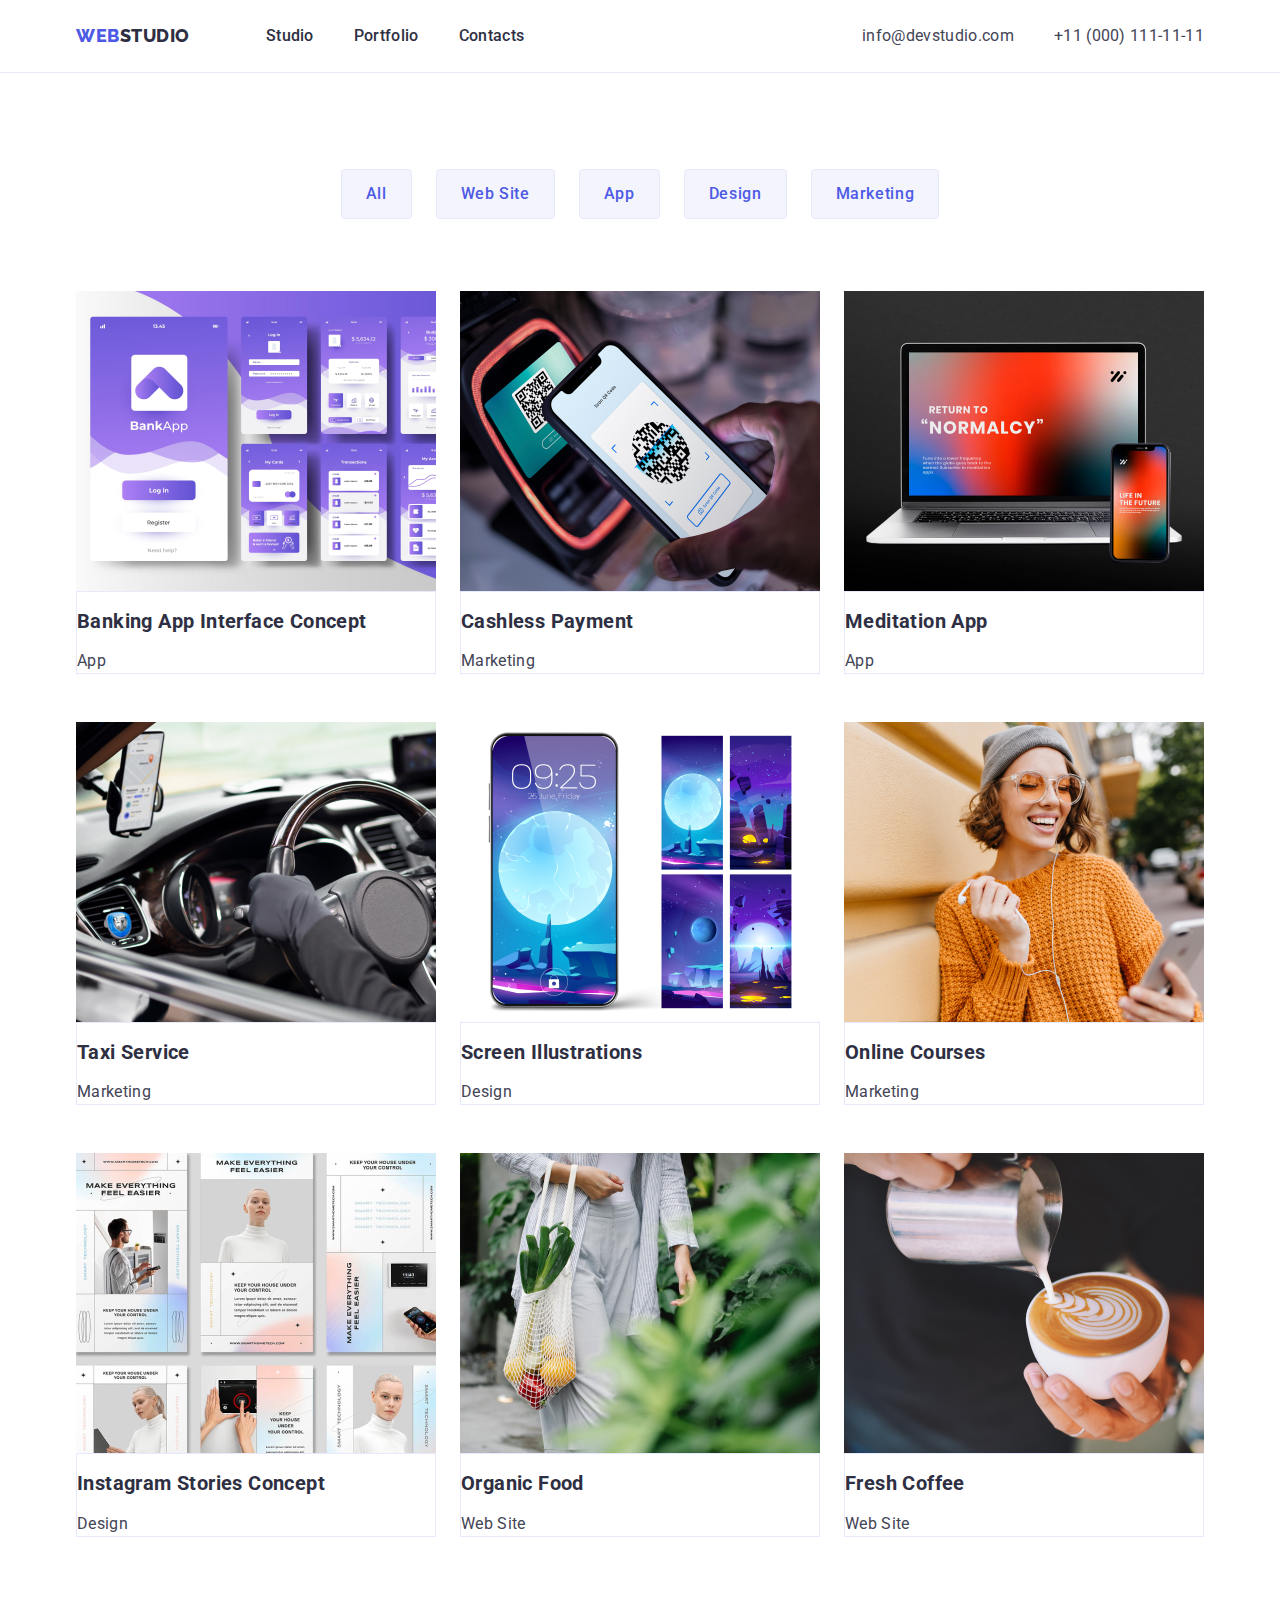
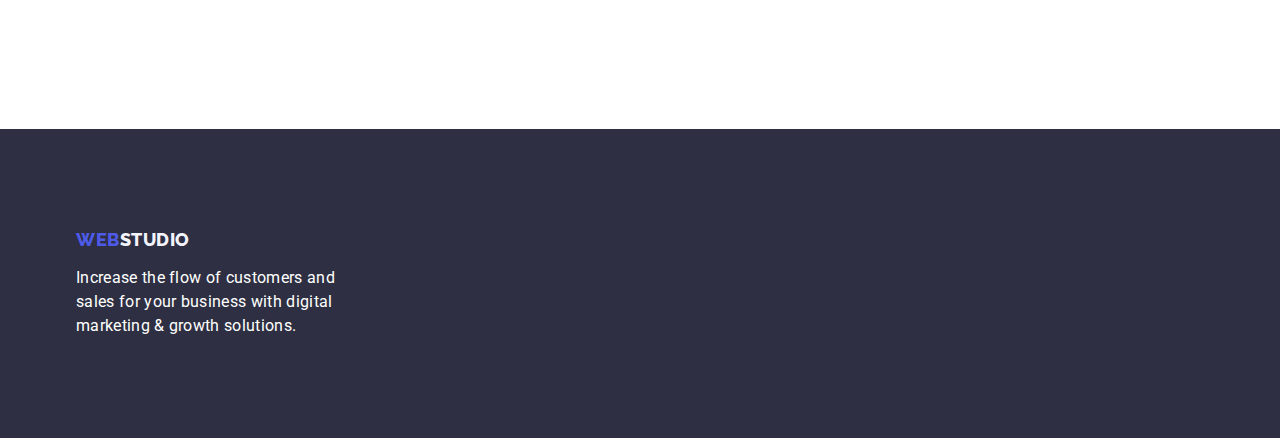
==== commit 5da3e22a: "add changes portfolio" ====
--- a/portfolio.html
+++ b/portfolio.html
@@ -83,8 +83,8 @@
                 <div class="portfolio-text-wrap"> 
                   <h2 class="portfolio-heading">Banking App Interface Concept</h2>
                   <p class="portfolio-text">App</p>
+                </div>
                 </a>
-              </div>
             </li>
           
             <li class="portfolio-card">
@@ -98,8 +98,8 @@
               <div class="portfolio-text-wrap">
                 <h2 class="portfolio-heading">Cashless Payment</h2>
                 <p class="portfolio-text">Marketing</p>
-              </a>
-              </div>
+              </div>
+              </a>
             </li>
           
             <li class="portfolio-card">
@@ -113,8 +113,8 @@
               <div class="portfolio-text-wrap">
                 <h2 class="portfolio-heading">Meditation App</h2>
                 <p class="portfolio-text">App</p>
-              </a>
-              </div>
+              </div>
+              </a>
             </li>
           
             <li class="portfolio-card">
@@ -128,8 +128,8 @@
               <div class="portfolio-text-wrap">
                 <h2 class="portfolio-heading">Taxi Service</h2>
                 <p class="portfolio-text">Marketing</p>
-              </a>
-              </div>
+              </div>
+              </a>
             </li>
           
             <li class="portfolio-card">
@@ -143,8 +143,8 @@
               <div class="portfolio-text-wrap">
                 <h2 class="portfolio-heading">Screen Illustrations</h2>
                 <p class="portfolio-text">Design</p>
-              </a>
-              </div>
+              </div>
+              </a>
             </li>
           
             <li class="portfolio-card">
@@ -158,8 +158,8 @@
               <div class="portfolio-text-wrap">
                 <h2 class="portfolio-heading">Online Courses</h2>
                 <p class="portfolio-text">Marketing</p>
-              </a>
-              </div>
+              </div>
+              </a>
             </li>
           
             <li class="portfolio-card">
@@ -173,8 +173,8 @@
               <div class="portfolio-text-wrap">
                 <h2 class="portfolio-heading">Instagram Stories Concept</h2>
                 <p class="portfolio-text">Design</p>
-              </a>
-              </div>
+              </div>
+              </a>
             </li>
           
             <li class="portfolio-card">
@@ -188,8 +188,8 @@
               <div class="portfolio-text-wrap">
                 <h2 class="portfolio-heading">Organic Food</h2>
                 <p class="portfolio-text">Web Site</p>
-              </a>
-              </div>
+              </div>
+              </a>
             </li>
           
             <li class="portfolio-card">
@@ -203,8 +203,8 @@
               <div class="portfolio-text-wrap">
                 <h2 class="portfolio-heading">Fresh Coffee</h2>
                 <p class="portfolio-text">Web Site</p>
-              </a>
-              </div>
+              </div>
+              </a>
             </li>
           </ul>
         </div>
@@ -224,4 +224,4 @@
       </div>
     </footer>
   </body>
-</html>
+</html>--- a/css/styles.css
+++ b/css/styles.css
@@ -294,6 +294,7 @@
 }
 
 .filter-list {
+  margin-bottom: 72px;
   display: flex;
   justify-content: center;
   gap: 24px;
@@ -333,7 +334,6 @@
 
 .portfolio-card {
   width: calc((100% - 48px) / 3);
-  border: 1px solid var(--border-color);
 }
 
 .portfolio-img {
@@ -341,12 +341,13 @@
 }
 
 .portfolio-text-wrap {
+  padding-left: 32px 16px;
   border-top: none;
   border: 1px solid var(--border-color);
-  padding-left: 32px 16px;
 }
 
 .portfolio-heading {
+  margin-bottom: 8px
   font-weight: 500;
   font-size: 20px;
   line-height: 1.2;
@@ -355,7 +356,6 @@
 }
 
 .portfolio-text {
-  margin-top: 8px;
   font-size: 16px;
   letter-spacing: 0.02em;
   color: var(--secondary-font-color);
